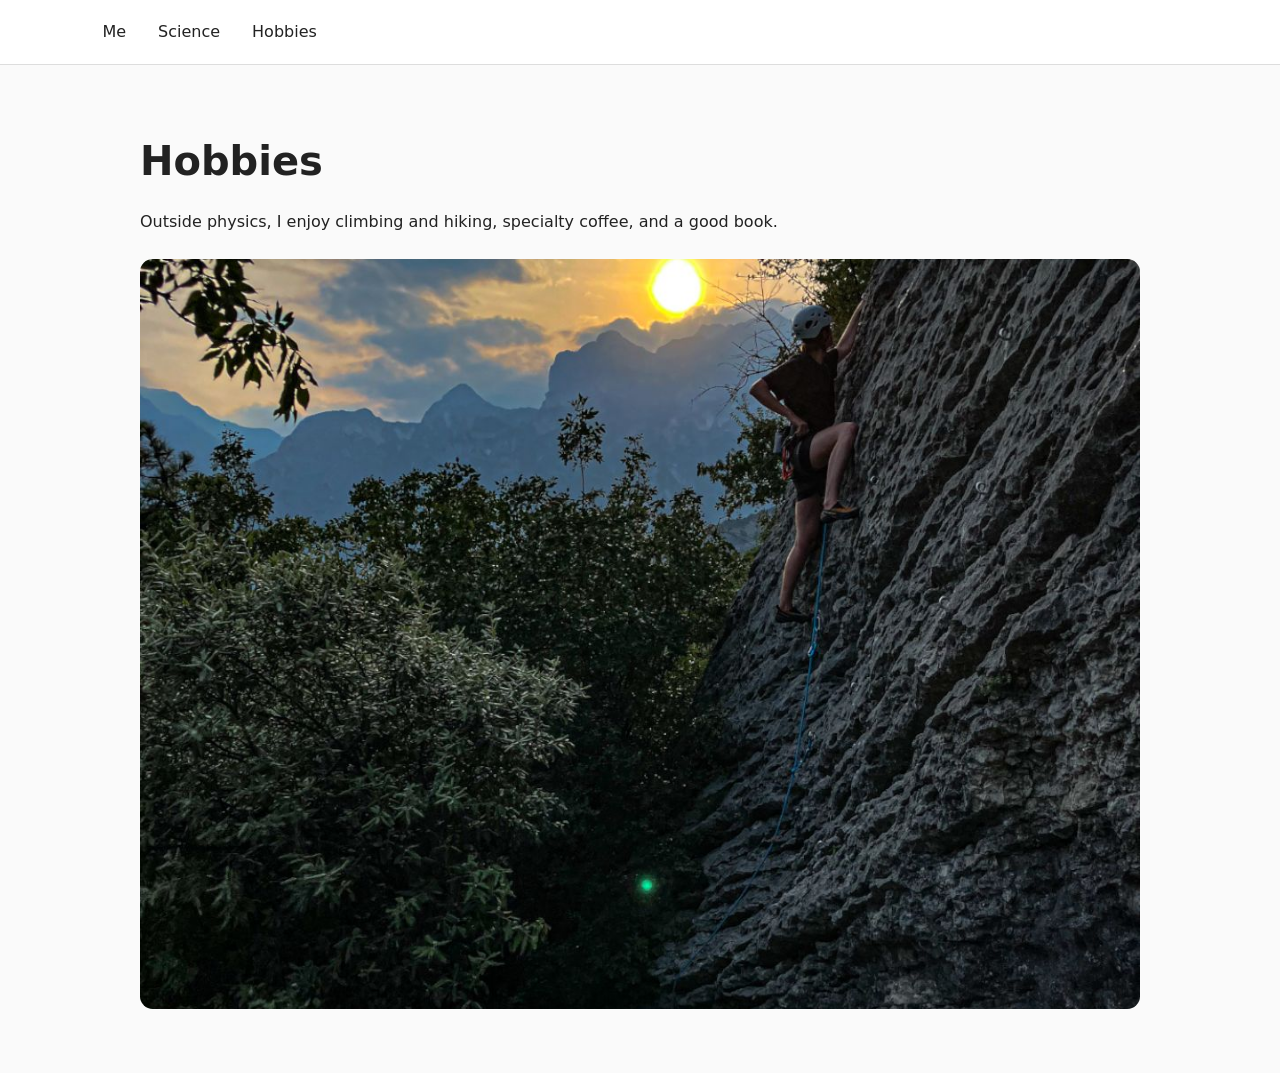
==== hobbies.html @ 6ba4b15c "images" ====
<!DOCTYPE html>
<html lang="en">
<head>
  <meta charset="UTF-8" />
  <meta name="viewport" content="width=device-width, initial-scale=1.0" />
  <title>Hobbies | Franciszek Myck</title>
  <link rel="stylesheet" href="style.css" />
</head>
<body>
  <nav>
    <a href="index.html">Me</a>
    <a href="science.html">Science</a>
    <a href="hobbies.html">Hobbies</a>
  </nav>

  <main>
    <h1>Hobbies</h1>

    <p>
      Outside physics, I enjoy climbing and hiking, specialty coffee, and a good book.
    </p>

    <div class="gallery">
      <img src="images/Climbing.jpeg" alt="Climbing in Arco 2025" />

    </div>
  </main>
</body>
</html>
---- style.css ----
body {
  margin: 0;
  font-family: system-ui, -apple-system, BlinkMacSystemFont, "Segoe UI", sans-serif;
  background: #fafafa;
  color: #222;
  line-height: 1.6;
}

nav {
  padding: 1.2rem 8%;
  display: flex;
  gap: 2rem;
  border-bottom: 1px solid #ddd;
  background: white;
}

nav a {
  text-decoration: none;
  color: #222;
  font-weight: 500;
}

nav a:hover {
  color: #666;
}

main {
  max-width: 1000px;
  margin: 4rem auto;
  padding: 0 8%;
}

.two-column {
  display: grid;
  grid-template-columns: 2fr 1fr;
  gap: 3rem;
  align-items: start;
}

h1 {
  font-size: 2.5rem;
  margin-bottom: 1rem;
}

h2 {
  margin-top: 2rem;
}

.profile {
  width: 100%;
  border-radius: 1rem;
}

.button {
  display: inline-block;
  padding: 0.7rem 1rem;
  background: #222;
  color: white;
  text-decoration: none;
  border-radius: 0.5rem;
}

.gallery {
  display: grid;
  grid-template-columns: repeat(auto-fit, minmax(220px, 1fr));
  gap: 1rem;
  margin-top: 1.5rem;
}

.gallery img {
  width: 100%;
  aspect-ratio: 4 / 3;
  object-fit: cover;
  border-radius: 0.8rem;
}

@media (max-width: 700px) {
  .two-column {
    grid-template-columns: 1fr;
  }

  nav {
    gap: 1rem;
  }
}
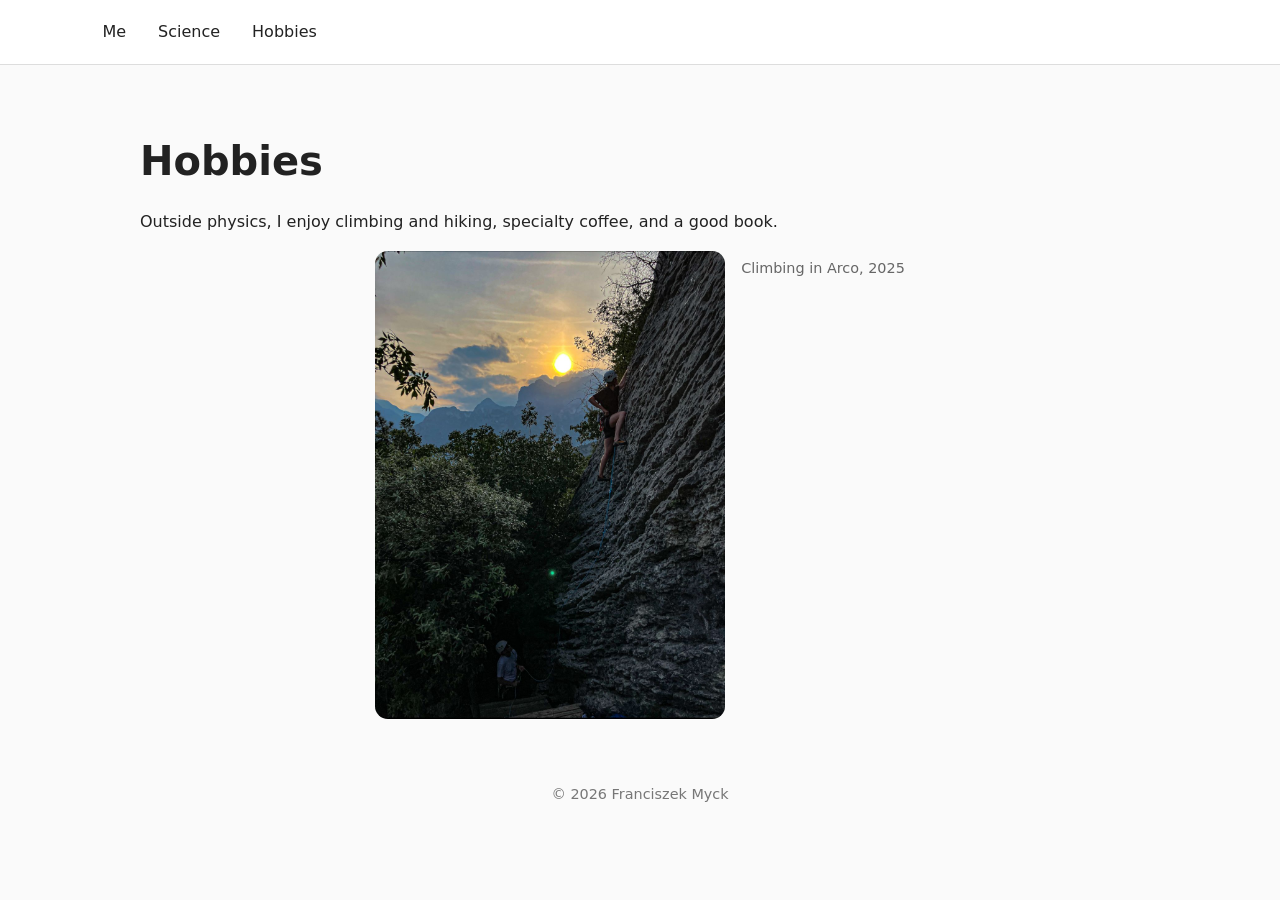
==== commit a2f6c444: "Update website layout and footer" ====
--- a/hobbies.html
+++ b/hobbies.html
@@ -22,8 +22,12 @@
 
     <div class="gallery">
       <img src="images/Climbing.jpeg" alt="Climbing in Arco 2025" />
+      <figcaption>Climbing in Arco, 2025</figcaption>
 
     </div>
   </main>
+  <footer>
+    © 2026 Franciszek Myck
+  </footer>
 </body>
 </html>
--- a/style.css
+++ b/style.css
@@ -61,17 +61,37 @@
 }
 
 .gallery {
-  display: grid;
-  grid-template-columns: repeat(auto-fit, minmax(220px, 1fr));
+  display: flex;
+  flex-wrap: wrap;
   gap: 1rem;
-  margin-top: 1.5rem;
+  justify-content: center;
 }
 
 .gallery img {
+  max-width: 350px;
   width: 100%;
-  aspect-ratio: 4 / 3;
-  object-fit: cover;
+  height: auto;
   border-radius: 0.8rem;
+  display: block;
+}
+
+figure {
+  margin: 0;
+  max-width: 350px;
+}
+
+figcaption {
+  margin-top: 0.4rem;
+  font-size: 0.9rem;
+  color: #666;
+  text-align: center;
+}
+
+footer {
+  margin: 4rem auto 2rem;
+  text-align: center;
+  color: #777;
+  font-size: 0.9rem;
 }
 
 @media (max-width: 700px) {
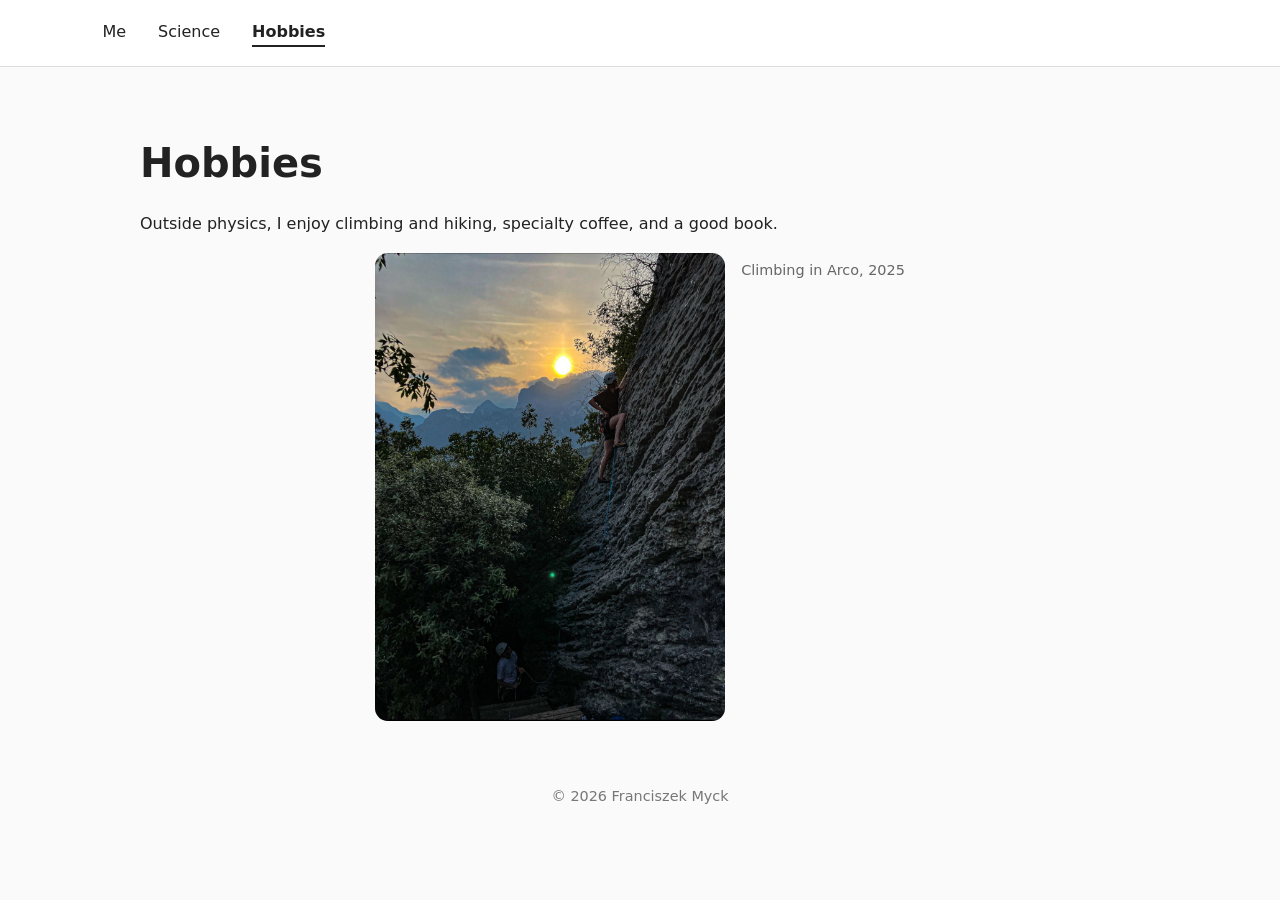
==== commit 8d3953bf: "active" ====
--- a/hobbies.html
+++ b/hobbies.html
@@ -10,7 +10,7 @@
   <nav>
     <a href="index.html">Me</a>
     <a href="science.html">Science</a>
-    <a href="hobbies.html">Hobbies</a>
+    <a href="hobbies.html" class = "active">Hobbies</a>
   </nav>
 
   <main>
--- a/style.css
+++ b/style.css
@@ -22,6 +22,11 @@
 
 nav a:hover {
   color: #666;
+}
+
+nav a.active {
+  font-weight: 700;
+  border-bottom: 2px solid #222;
 }
 
 main {
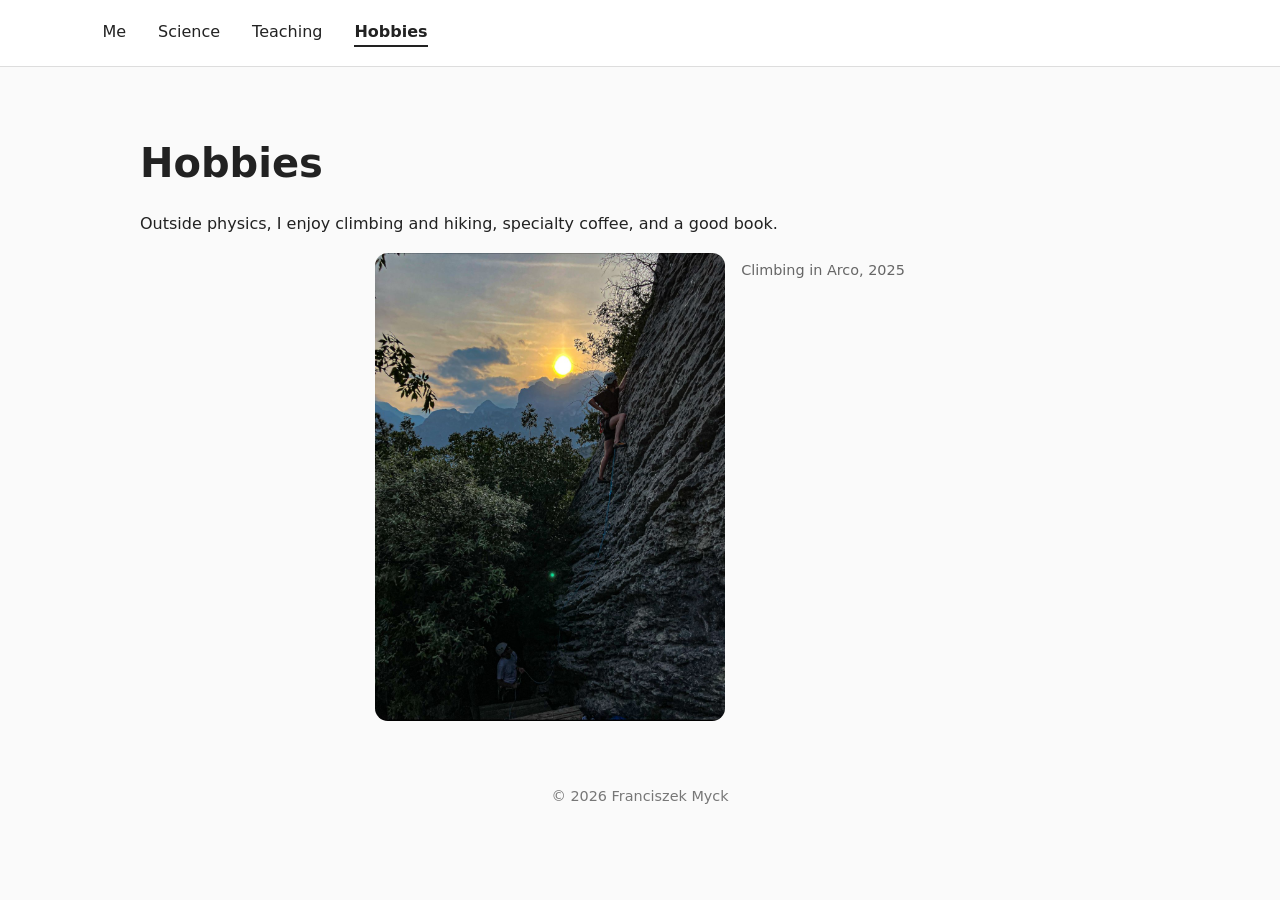
==== commit eb525730: "links" ====
--- a/hobbies.html
+++ b/hobbies.html
@@ -10,6 +10,7 @@
   <nav>
     <a href="index.html">Me</a>
     <a href="science.html">Science</a>
+    <a href="teaching.html">Teaching</a>
     <a href="hobbies.html" class = "active">Hobbies</a>
   </nav>
 
@@ -30,4 +31,4 @@
     © 2026 Franciszek Myck
   </footer>
 </body>
-</html>+</html>
--- a/style.css
+++ b/style.css
@@ -99,6 +99,31 @@
   font-size: 0.9rem;
 }
 
+.research-layout {
+  display: grid;
+  grid-template-columns: 1fr 1fr;
+  gap: 1.5rem;
+  align-items: center;
+}
+
+.small-research-pics {
+  display: flex;
+  flex-direction: column;
+  gap: 1.5rem;
+}
+
+.research-layout img {
+  width: 100%;
+  height: auto;
+  border-radius: 0.8rem;
+  display: block;
+}
+
+.big-research-pic img {
+  max-height: 620px;
+  object-fit: contain;
+}
+
 @media (max-width: 700px) {
   .two-column {
     grid-template-columns: 1fr;
@@ -107,4 +132,10 @@
   nav {
     gap: 1rem;
   }
+}
+
+@media (max-width: 700px) {
+  .research-layout {
+    grid-template-columns: 1fr;
+  }
 }
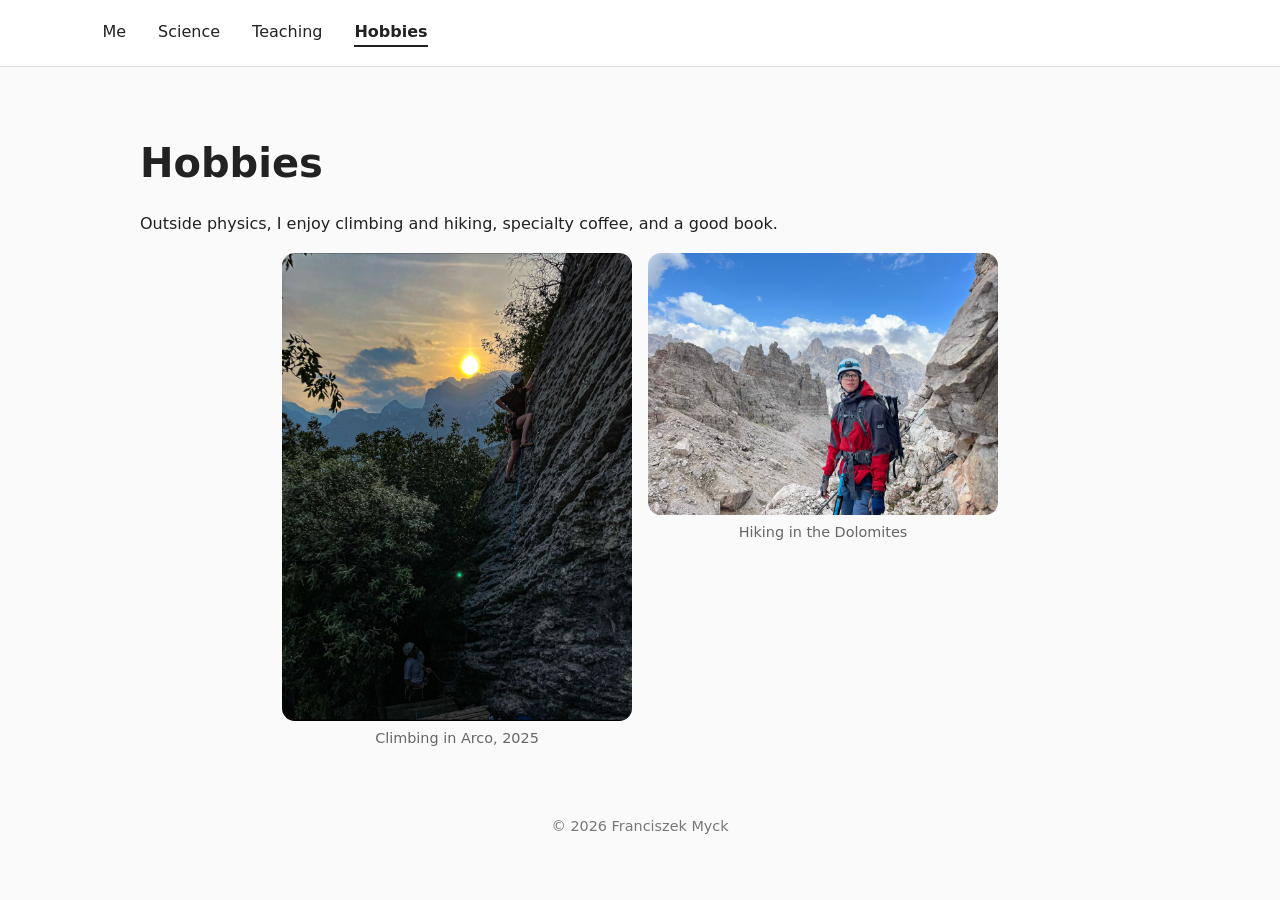
==== commit 829fd65f: "links" ====
--- a/hobbies.html
+++ b/hobbies.html
@@ -4,6 +4,7 @@
   <meta charset="UTF-8" />
   <meta name="viewport" content="width=device-width, initial-scale=1.0" />
   <title>Hobbies | Franciszek Myck</title>
+  <link rel="icon" href="images/icon.svg" type="image/svg+xml" />
   <link rel="stylesheet" href="style.css" />
 </head>
 <body>
@@ -22,8 +23,15 @@
     </p>
 
     <div class="gallery">
-      <img src="images/Climbing.jpeg" alt="Climbing in Arco 2025" />
-      <figcaption>Climbing in Arco, 2025</figcaption>
+      <figure>
+        <img src="images/Climbing.jpeg" alt="Climbing in Arco 2025" />
+        <figcaption>Climbing in Arco, 2025</figcaption>
+      </figure>
+
+      <figure>
+        <img src="images/Dolomity.jpeg" alt="Hiking in the Dolomites" />
+        <figcaption>Hiking in the Dolomites</figcaption>
+      </figure>
 
     </div>
   </main>
--- a/style.css
+++ b/style.css
@@ -101,7 +101,7 @@
 
 .research-layout {
   display: grid;
-  grid-template-columns: 1fr 1fr;
+  grid-template-columns: repeat(3, 1fr);
   gap: 1.5rem;
   align-items: center;
 }
@@ -138,4 +138,4 @@
   .research-layout {
     grid-template-columns: 1fr;
   }
-}+}
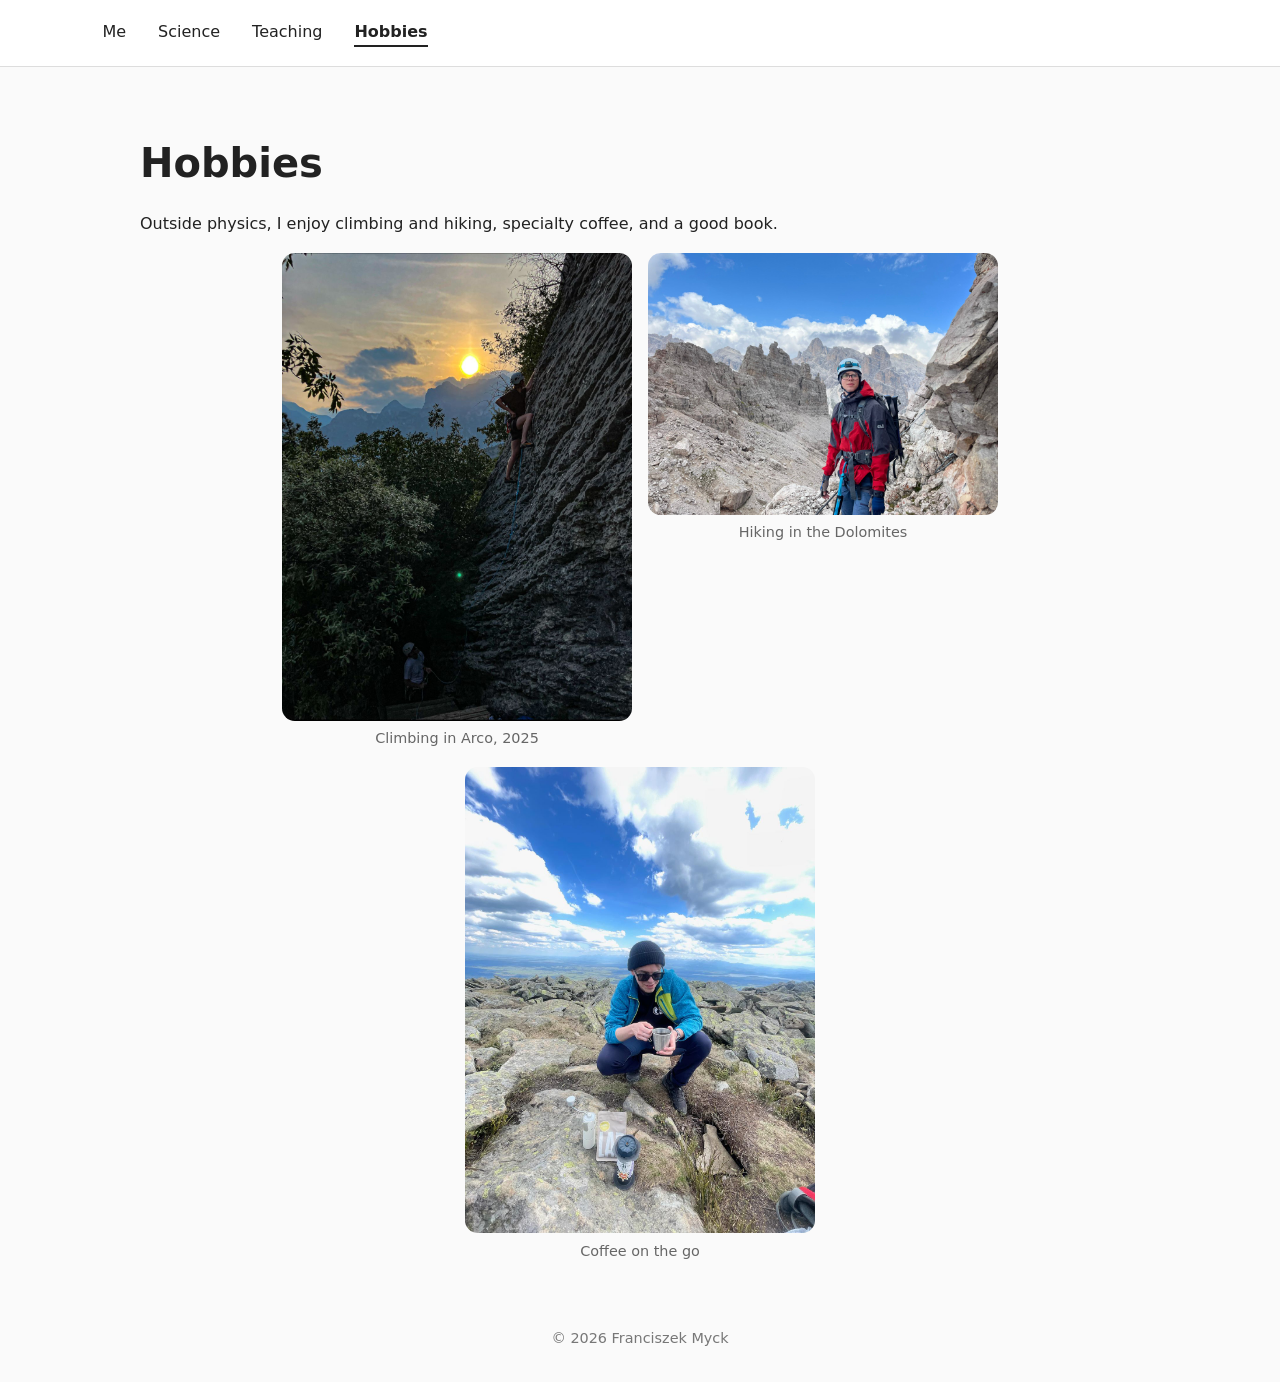
==== commit 186e6212: "links" ====
--- a/hobbies.html
+++ b/hobbies.html
@@ -33,6 +33,11 @@
         <figcaption>Hiking in the Dolomites</figcaption>
       </figure>
 
+      <figure>
+        <img src="images/Coffee_on_the_go.jpeg" alt="Coffee on the go" />
+        <figcaption>Coffee on the go</figcaption>
+      </figure>
+
     </div>
   </main>
   <footer>
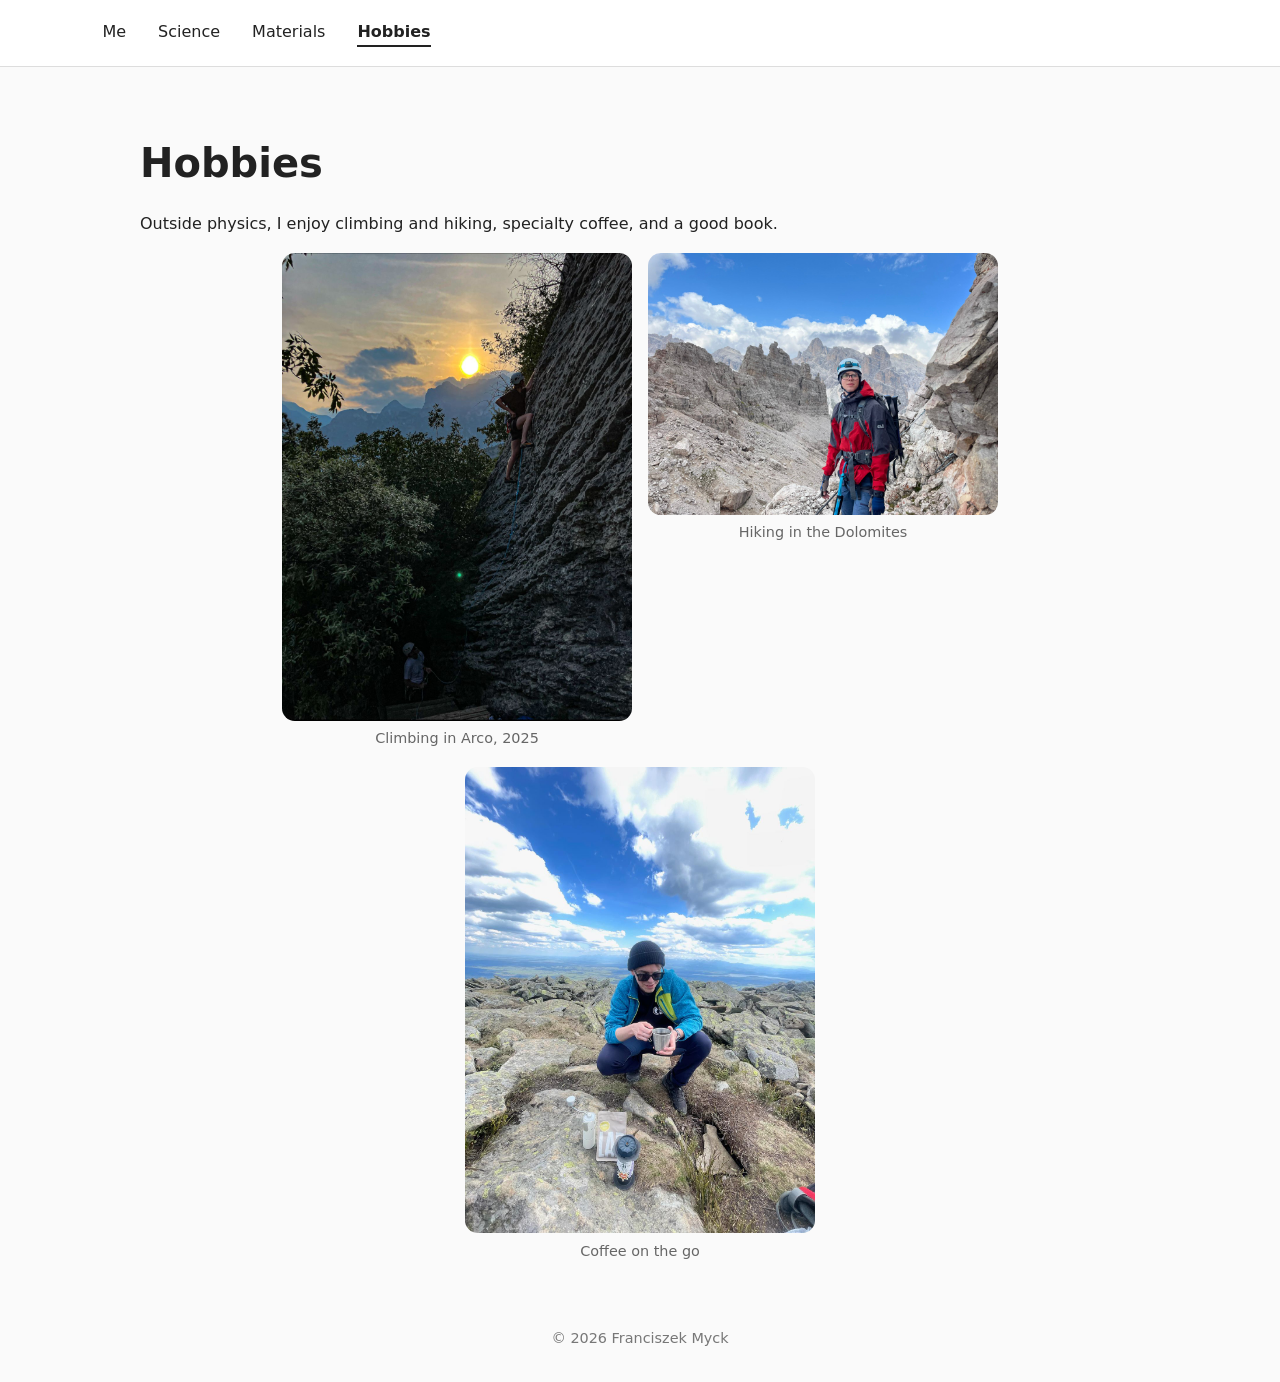
==== commit 72c27093: "links" ====
--- a/hobbies.html
+++ b/hobbies.html
@@ -11,7 +11,7 @@
   <nav>
     <a href="index.html">Me</a>
     <a href="science.html">Science</a>
-    <a href="teaching.html">Teaching</a>
+    <a href="teaching.html">Materials</a>
     <a href="hobbies.html" class = "active">Hobbies</a>
   </nav>
 
